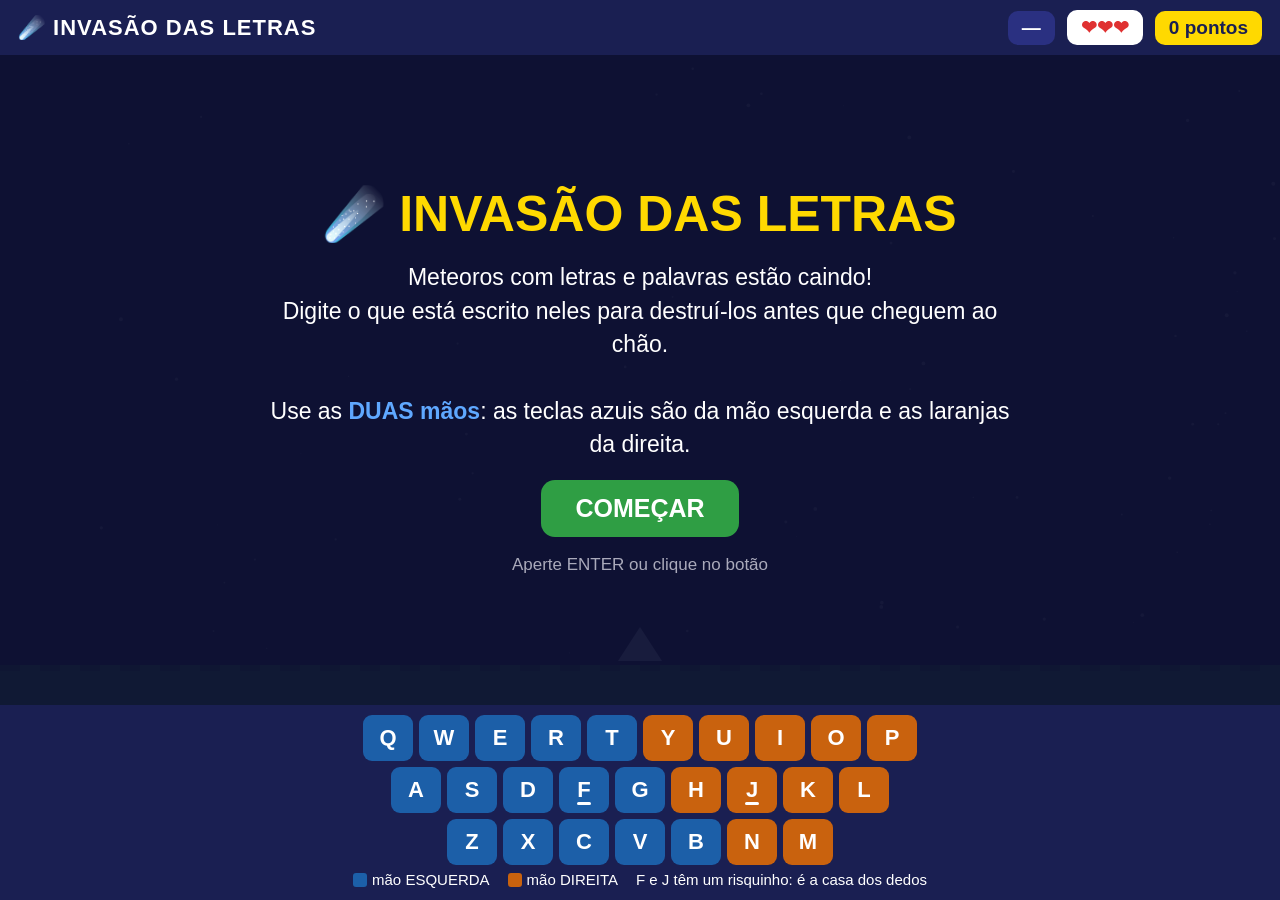
==== INVASAO-DAS-LETRAS.html @ 7ba248f1 "Add files via upload" ====
<!DOCTYPE html>
<html lang="pt-BR"><head><meta charset="utf-8">
<meta name="viewport" content="width=device-width, initial-scale=1">
<title>Invasão das Letras</title>
<style>
*{box-sizing:border-box;margin:0;padding:0}
html,body{height:100%;overflow:hidden}
body{font-family:"Trebuchet MS",Verdana,sans-serif;background:#0E1233;color:#fff;display:flex;flex-direction:column;user-select:none}
header{display:flex;align-items:center;gap:12px;padding:10px 18px;background:#1A1F52;flex-shrink:0}
header h1{font-size:22px;letter-spacing:1px}
.chip{font-size:19px;font-weight:bold;border-radius:10px;padding:6px 14px;background:#2A3081}
#faseC{margin-left:auto}
#pontosC{background:#FFD900;color:#1A1F52}
#vidasC{background:#fff;color:#E03131}
#jogo{position:relative;flex:1;min-height:0}
canvas{display:block;width:100%;height:100%}
#teclado{flex-shrink:0;background:#1A1F52;padding:10px 0 12px;display:flex;flex-direction:column;align-items:center;gap:6px}
.linha{display:flex;gap:6px}
.tecla{width:50px;height:46px;border-radius:9px;display:flex;align-items:center;justify-content:center;
  font-size:22px;font-weight:bold;text-transform:uppercase;border:3px solid transparent;position:relative}
.esq{background:#1C5FA8}.dir{background:#C9620E}
.tecla.casa::after{content:"";position:absolute;bottom:5px;width:14px;height:3px;border-radius:2px;background:#fff}
.tecla.prox{border-color:#FFD900;transform:scale(1.14);box-shadow:0 0 14px #FFD900}
.tecla.erro{background:#E03131}
#legenda{font-size:15px;display:flex;gap:18px}
#legenda span b{display:inline-block;width:14px;height:14px;border-radius:3px;vertical-align:-2px;margin-right:5px}
#tela{position:absolute;inset:0;display:flex;flex-direction:column;align-items:center;justify-content:center;
  gap:18px;background:rgba(14,18,51,.94);text-align:center;padding:20px}
#tela .tit{font-size:50px;font-weight:bold;color:#FFD900}
#tela .sub{font-size:23px;line-height:1.45;max-width:760px}
#tela button{font:inherit;font-size:25px;font-weight:bold;padding:14px 34px;border:none;border-radius:14px;
  background:#2F9E44;color:#fff;cursor:pointer}
#tela .dica{font-size:17px;color:#AAB}
</style></head><body>
<header><h1>☄️ INVASÃO DAS LETRAS</h1>
 <div class="chip" id="faseC">—</div><div class="chip" id="vidasC">❤❤❤</div><div class="chip" id="pontosC">0 pontos</div></header>
<div id="jogo"><canvas id="cv"></canvas><div id="tela"></div></div>
<div id="teclado"></div>
<script>
(function(){
var FASES=[
 {nome:'Fase 1 — As teclas da casa',tipo:'letra',pool:'asdfjkl'.split(''),total:14,queda:16,intervalo:2.6},
 {nome:'Fase 2 — Todas as letras',tipo:'letra',pool:'abcdefghijklmnopqrstuvwxyz'.split(''),total:14,queda:15,intervalo:2.6},
 {nome:'Fase 3 — Palavras curtas',tipo:'palavra',pool:['sol','mar','pai','rio','lua','boi','mel','dia','ovo','uva','sal','tia','rei','ave'],total:10,queda:17,intervalo:3.8},
 {nome:'Fase 4 — Palavras médias',tipo:'palavra',pool:['bola','gato','pato','casa','mala','sapo','dedo','vaca','faca','lobo','rato','suco','pipa','sino','copo','luva'],total:10,queda:19,intervalo:4.6},
 {nome:'Fase 5 — Palavras grandes',tipo:'palavra',pool:['escola','janela','caneta','boneca','cavalo','girafa','tomate','banana','sapato','camelo'],total:8,queda:23,intervalo:5.8},
 {nome:'Fase 6 — O CHEFÃO',tipo:'palavra',pool:['sol','lua','mel','bola','gato','sapo','suco','escola','girafa','banana','cavalo','tomate'],total:12,queda:17,intervalo:3.4}
];
var ESQ='qwertasdfgzxcvb';
var cv=document.getElementById('cv'),cx=cv.getContext('2d'),tela=document.getElementById('tela');
var W=800,H=500,chao=460;
var G={fase:0,pontos:0,estrelas:[],vidas:3,met:[],alvo:null,lancados:0,destruidos:0,t:0,
 rodando:false,pausado:false,part:[],lasers:[],estrelasFundo:[]};

function tam(){var r=cv.parentNode.getBoundingClientRect();W=Math.max(400,r.width||800);H=Math.max(300,r.height||500);
 cv.width=W;cv.height=H;chao=H-40;
 G.estrelasFundo=[];for(var i=0;i<70;i++)G.estrelasFundo.push({x:Math.random()*W,y:Math.random()*H,r:Math.random()*1.6+.4});}

// ---------- teclado na tela ----------
var TK={};
(function(){var tec=document.getElementById('teclado');
 ['qwertyuiop','asdfghjkl','zxcvbnm'].forEach(function(l){var d=document.createElement('div');d.className='linha';
  l.split('').forEach(function(c){var k=document.createElement('div');
   k.className='tecla '+(ESQ.indexOf(c)>=0?'esq':'dir')+((c==='f'||c==='j')?' casa':'');k.textContent=c;TK[c]=k;d.appendChild(k);});
  tec.appendChild(d);});
 var lg=document.createElement('div');lg.id='legenda';
 lg.innerHTML='<span><b style="background:#1C5FA8"></b>mão ESQUERDA</span><span><b style="background:#C9620E"></b>mão DIREITA</span><span>F e J têm um risquinho: é a casa dos dedos</span>';
 tec.appendChild(lg);})();
function marcaProx(){for(var k in TK)TK[k].classList.remove('prox');
 var c=null;
 if(G.alvo)c=G.alvo.pal[G.alvo.dig];
 else{var baixo=null;G.met.forEach(function(m){if(!m.morto&&(!baixo||m.y>baixo.y))baixo=m;});if(baixo)c=baixo.pal[0];}
 if(c&&TK[c])TK[c].classList.add('prox');}
function piscaErro(c){if(!TK[c])return;TK[c].classList.add('erro');setTimeout(function(){TK[c].classList.remove('erro');},180);}

// ---------- telas ----------
function mostra(tit,sub,botao,acao,dica){
 tela.innerHTML='<div class="tit">'+tit+'</div><div class="sub">'+sub+'</div><button id="btT">'+botao+'</button>'+
  (dica?'<div class="dica">'+dica+'</div>':'');
 tela.style.display='flex';G.botao=acao;document.getElementById('btT').onclick=acao;}
function esconde(){tela.style.display='none';G.botao=null;}

function hud(){document.getElementById('faseC').textContent='Fase '+(G.fase+1)+' de '+FASES.length;
 document.getElementById('vidasC').textContent='❤'.repeat(Math.max(0,G.vidas))+'♡'.repeat(3-Math.max(0,G.vidas));
 document.getElementById('pontosC').textContent=G.pontos+' pontos';}

function inicioFase(){var F=FASES[G.fase];G.rodando=false;hud();
 mostra(F.nome,F.tipo==='letra'?'Digite a LETRA do meteoro antes que ele caia!':'Digite a PALAVRA inteira do meteoro antes que ele caia!',
  'COMEÇAR',comecaFase,'Aperte ENTER ou clique no botão · ESC pausa o jogo');}
function comecaFase(){G.met=[];G.alvo=null;G.lancados=0;G.destruidos=0;G.vidas=3;G.t=0;G.proxLanc=0.5;
 G.part=[];G.lasers=[];G.rodando=true;G.pausado=false;esconde();hud();}

function lanca(){var F=FASES[G.fase];
 var usadas={};G.met.forEach(function(m){if(!m.morto)usadas[m.pal[0]]=1;});
 var ops=F.pool.filter(function(p){return !usadas[p[0]];});if(!ops.length)ops=F.pool;
 var pal=ops[Math.floor(Math.random()*ops.length)];
 var raio=Math.max(30,14+pal.length*11);
 var x=raio+20+Math.random()*(W-2*raio-40);
 G.met.push({pal:pal,dig:0,x:x,y:-raio,r:raio,vel:(chao+raio)/F.queda,morto:false});G.lancados++;}

function fimFase(){G.rodando=false;G.alvo=null;
 if(G.vidas<=0){mostra('Os meteoros venceram!','Não tem problema: tente esta fase de novo.<br>Dica: procure a tecla ACESA no teclado aqui embaixo.',
  'TENTAR DE NOVO',comecaFase);return;}
 var est=G.vidas;G.estrelas[G.fase]=Math.max(G.estrelas[G.fase]||0,est);
 var ult=G.fase===FASES.length-1;
 mostra(est===3?'🌟 PERFEITO!':'✅ FASE CONCLUÍDA!','Você ganhou '+'⭐'.repeat(est)+'<br>'+G.pontos+' pontos até agora',
  ult?'VER RESULTADO':'PRÓXIMA FASE →',function(){if(ult)fimJogo();else{G.fase++;inicioFase();}});}

function fimJogo(){var tot=G.estrelas.reduce(function(a,b){return a+(b||0)},0);
 mostra('🏆 VOCÊ SALVOU O PLANETA!','Você fez <b>'+G.pontos+'</b> pontos e <b>'+tot+'</b> de '+(FASES.length*3)+' estrelas.<br><br>Anote o seu recorde no caderno!',
  'JOGAR DE NOVO',function(){G.fase=0;G.pontos=0;G.estrelas=[];inicioFase();});}

// ---------- digitar ----------
function tecla(c){
 if(!G.rodando||G.pausado)return;
 if(!G.alvo){
  var cand=null;G.met.forEach(function(m){if(!m.morto&&m.pal[0]===c&&(!cand||m.y>cand.y))cand=m;});
  if(!cand){piscaErro(c);G.combo=0;return;}
  G.alvo=cand;G.alvo.dig=1;tiro(cand);
 } else {
  if(G.alvo.pal[G.alvo.dig]===c){G.alvo.dig++;tiro(G.alvo);}
  else{piscaErro(c);G.combo=0;return;}
 }
 G.combo=(G.combo||0)+1;
 if(G.alvo.dig>=G.alvo.pal.length){explode(G.alvo);G.pontos+=G.alvo.pal.length*10+(G.combo>=10?20:0);
  G.alvo.morto=true;G.alvo=null;G.destruidos++;hud();}
}
function tiro(m){G.lasers.push({x:m.x,y:m.y,v:.15});}
function explode(m){for(var i=0;i<18;i++){var a=Math.random()*6.28,s=60+Math.random()*160;
 G.part.push({x:m.x,y:m.y,vx:Math.cos(a)*s,vy:Math.sin(a)*s,v:.7});}}

function passo(dt){
 if(!G.rodando||G.pausado)return;
 var F=FASES[G.fase];G.t+=dt;G.proxLanc-=dt;
 var vivos=G.met.filter(function(m){return !m.morto}).length;
 if(G.proxLanc<=0&&G.lancados<F.total&&vivos<5){lanca();G.proxLanc=F.intervalo;}
 G.met.forEach(function(m){if(m.morto)return;
  var lento=(G.alvo===m)?0.35:1;          // o meteoro mirado desacelera: da tempo de terminar a palavra
  m.y+=m.vel*dt*lento;
  if(m.y+m.r*0.3>=chao){m.morto=true;G.vidas--;if(G.alvo===m)G.alvo=null;G.combo=0;hud();}});
 G.met=G.met.filter(function(m){return !m.morto});
 G.part.forEach(function(p){p.x+=p.vx*dt;p.y+=p.vy*dt;p.v-=dt;});G.part=G.part.filter(function(p){return p.v>0});
 G.lasers.forEach(function(l){l.v-=dt;});G.lasers=G.lasers.filter(function(l){return l.v>0});
 if(G.vidas<=0){fimFase();return;}
 if(G.lancados>=F.total&&G.met.length===0)fimFase();
}

// ---------- desenho ----------
function desenha(){
 cx.fillStyle='#0E1233';cx.fillRect(0,0,W,H);
 cx.fillStyle='#fff';G.estrelasFundo.forEach(function(s){cx.globalAlpha=.5;cx.beginPath();cx.arc(s.x,s.y,s.r,0,6.28);cx.fill();});
 cx.globalAlpha=1;
 cx.fillStyle='#2F9E44';cx.fillRect(0,chao,W,H-chao);
 cx.fillStyle='#1B6B31';for(var x=0;x<W;x+=40)cx.fillRect(x,chao,20,6);
 var bx=W/2,by=chao-4;
 cx.fillStyle='#C2C7E0';cx.beginPath();cx.moveTo(bx-22,by);cx.lineTo(bx,by-34);cx.lineTo(bx+22,by);cx.closePath();cx.fill();
 G.lasers.forEach(function(l){cx.strokeStyle='rgba(255,217,0,'+(l.v/.15)+')';cx.lineWidth=4;
  cx.beginPath();cx.moveTo(bx,by-34);cx.lineTo(l.x,l.y);cx.stroke();});
 G.met.forEach(function(m){
  var mir=(G.alvo===m);
  cx.fillStyle=mir?'#E8590C':'#8B5A2B';cx.beginPath();cx.arc(m.x,m.y,m.r,0,6.28);cx.fill();
  cx.fillStyle='rgba(0,0,0,.18)';cx.beginPath();cx.arc(m.x-m.r*.35,m.y-m.r*.3,m.r*.22,0,6.28);cx.fill();
  if(mir){cx.strokeStyle='#FFD900';cx.lineWidth=4;cx.beginPath();cx.arc(m.x,m.y,m.r+6,0,6.28);cx.stroke();}
  cx.font='bold '+(m.pal.length>1?26:32)+'px Trebuchet MS';cx.textAlign='left';cx.textBaseline='middle';
  var larg=cx.measureText(m.pal).width,x0=m.x-larg/2;
  var feito=m.pal.slice(0,m.dig),falta=m.pal.slice(m.dig);
  cx.fillStyle='#FFD900';cx.fillText(feito,x0,m.y);
  cx.fillStyle='#fff';cx.fillText(falta,x0+cx.measureText(feito).width,m.y);
 });
 G.part.forEach(function(p){cx.globalAlpha=Math.max(0,p.v/.7);cx.fillStyle='#FFB347';
  cx.beginPath();cx.arc(p.x,p.y,4,0,6.28);cx.fill();});cx.globalAlpha=1;
 if(G.pausado){cx.fillStyle='rgba(0,0,0,.6)';cx.fillRect(0,0,W,H);cx.fillStyle='#fff';cx.font='bold 44px Trebuchet MS';
  cx.textAlign='center';cx.fillText('PAUSADO — aperte ESC',W/2,H/2);}
}

var ult=0;
function loop(t){var dt=Math.min(.05,(t-ult)/1000||0);ult=t;passo(dt);desenha();marcaProx();requestAnimationFrame(loop);}

document.addEventListener('keydown',function(e){
 if(e.key==='Escape'&&G.rodando){G.pausado=!G.pausado;return;}
 if(e.key==='Enter'&&G.botao){e.preventDefault();G.botao();return;}
 if(e.key&&e.key.length===1){var c=e.key.toLowerCase();if(c>='a'&&c<='z'){e.preventDefault();tecla(c);}}
 if(e.key==='Backspace'||e.key===' ')e.preventDefault();
});
window.addEventListener('resize',tam);
window.__jogo={G:G,FASES:FASES,tecla:tecla,passo:passo,comecaFase:comecaFase,inicioFase:inicioFase,fimJogo:fimJogo,
 get tela(){return tela}};
tam();
mostra('☄️ INVASÃO DAS LETRAS','Meteoros com letras e palavras estão caindo!<br>Digite o que está escrito neles para destruí-los antes que cheguem ao chão.<br><br>Use as <b style="color:#5FA8FF">DUAS mãos</b>: as teclas azuis são da mão esquerda e as laranjas da direita.',
 'COMEÇAR',inicioFase,'Aperte ENTER ou clique no botão');
requestAnimationFrame(loop);
})();
</script></body></html>
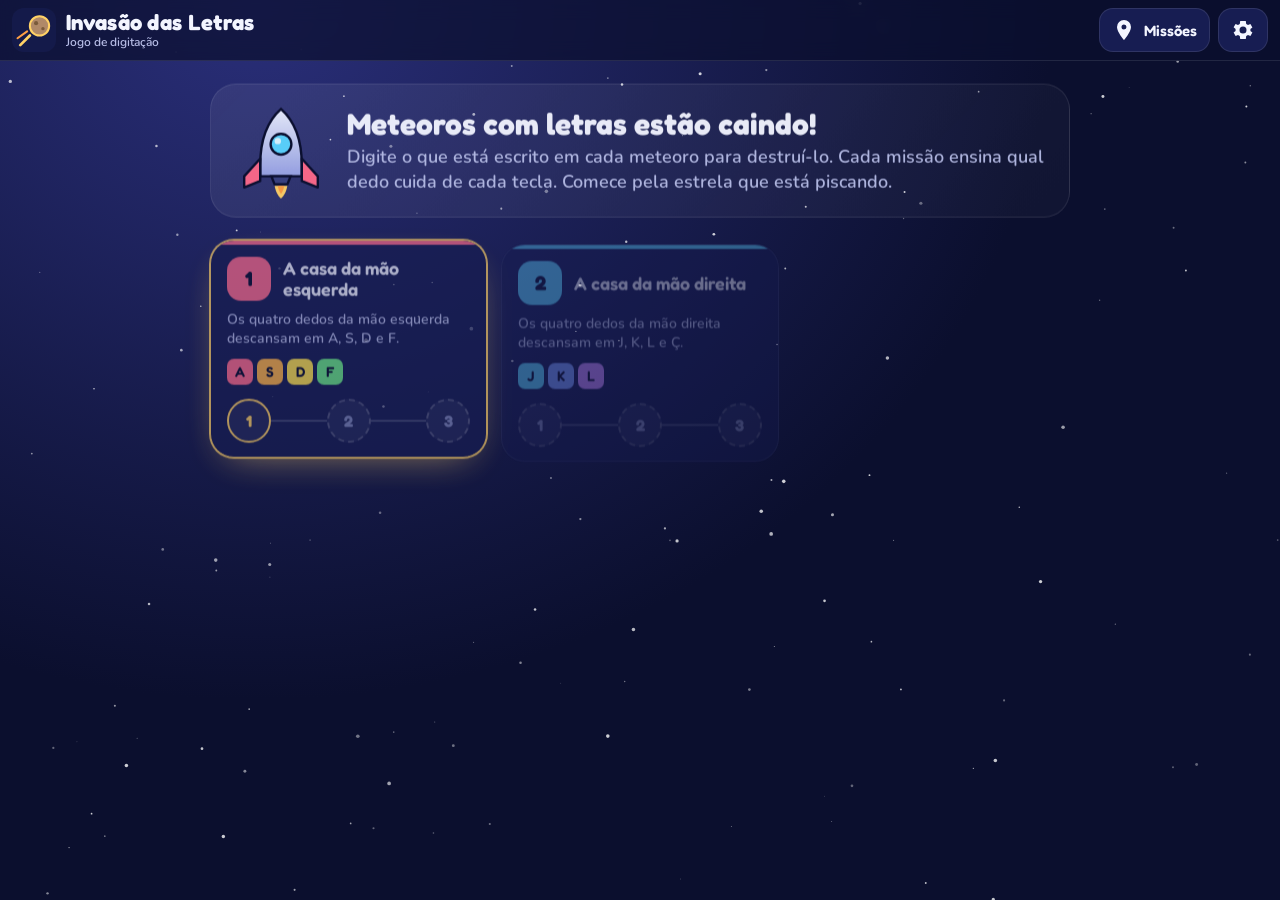
==== commit 56423487: "Redesenha o jogo: 10 missões, dicas de dedos, alertas de postura e sem pontos - 30 fases em 10 missõ" ====
--- a/INVASAO-DAS-LETRAS.html
+++ b/INVASAO-DAS-LETRAS.html
@@ -1,193 +1,6 @@
 <!DOCTYPE html>
 <html lang="pt-BR"><head><meta charset="utf-8">
-<meta name="viewport" content="width=device-width, initial-scale=1">
-<title>Invasão das Letras</title>
-<style>
-*{box-sizing:border-box;margin:0;padding:0}
-html,body{height:100%;overflow:hidden}
-body{font-family:"Trebuchet MS",Verdana,sans-serif;background:#0E1233;color:#fff;display:flex;flex-direction:column;user-select:none}
-header{display:flex;align-items:center;gap:12px;padding:10px 18px;background:#1A1F52;flex-shrink:0}
-header h1{font-size:22px;letter-spacing:1px}
-.chip{font-size:19px;font-weight:bold;border-radius:10px;padding:6px 14px;background:#2A3081}
-#faseC{margin-left:auto}
-#pontosC{background:#FFD900;color:#1A1F52}
-#vidasC{background:#fff;color:#E03131}
-#jogo{position:relative;flex:1;min-height:0}
-canvas{display:block;width:100%;height:100%}
-#teclado{flex-shrink:0;background:#1A1F52;padding:10px 0 12px;display:flex;flex-direction:column;align-items:center;gap:6px}
-.linha{display:flex;gap:6px}
-.tecla{width:50px;height:46px;border-radius:9px;display:flex;align-items:center;justify-content:center;
-  font-size:22px;font-weight:bold;text-transform:uppercase;border:3px solid transparent;position:relative}
-.esq{background:#1C5FA8}.dir{background:#C9620E}
-.tecla.casa::after{content:"";position:absolute;bottom:5px;width:14px;height:3px;border-radius:2px;background:#fff}
-.tecla.prox{border-color:#FFD900;transform:scale(1.14);box-shadow:0 0 14px #FFD900}
-.tecla.erro{background:#E03131}
-#legenda{font-size:15px;display:flex;gap:18px}
-#legenda span b{display:inline-block;width:14px;height:14px;border-radius:3px;vertical-align:-2px;margin-right:5px}
-#tela{position:absolute;inset:0;display:flex;flex-direction:column;align-items:center;justify-content:center;
-  gap:18px;background:rgba(14,18,51,.94);text-align:center;padding:20px}
-#tela .tit{font-size:50px;font-weight:bold;color:#FFD900}
-#tela .sub{font-size:23px;line-height:1.45;max-width:760px}
-#tela button{font:inherit;font-size:25px;font-weight:bold;padding:14px 34px;border:none;border-radius:14px;
-  background:#2F9E44;color:#fff;cursor:pointer}
-#tela .dica{font-size:17px;color:#AAB}
-</style></head><body>
-<header><h1>☄️ INVASÃO DAS LETRAS</h1>
- <div class="chip" id="faseC">—</div><div class="chip" id="vidasC">❤❤❤</div><div class="chip" id="pontosC">0 pontos</div></header>
-<div id="jogo"><canvas id="cv"></canvas><div id="tela"></div></div>
-<div id="teclado"></div>
-<script>
-(function(){
-var FASES=[
- {nome:'Fase 1 — As teclas da casa',tipo:'letra',pool:'asdfjkl'.split(''),total:14,queda:16,intervalo:2.6},
- {nome:'Fase 2 — Todas as letras',tipo:'letra',pool:'abcdefghijklmnopqrstuvwxyz'.split(''),total:14,queda:15,intervalo:2.6},
- {nome:'Fase 3 — Palavras curtas',tipo:'palavra',pool:['sol','mar','pai','rio','lua','boi','mel','dia','ovo','uva','sal','tia','rei','ave'],total:10,queda:17,intervalo:3.8},
- {nome:'Fase 4 — Palavras médias',tipo:'palavra',pool:['bola','gato','pato','casa','mala','sapo','dedo','vaca','faca','lobo','rato','suco','pipa','sino','copo','luva'],total:10,queda:19,intervalo:4.6},
- {nome:'Fase 5 — Palavras grandes',tipo:'palavra',pool:['escola','janela','caneta','boneca','cavalo','girafa','tomate','banana','sapato','camelo'],total:8,queda:23,intervalo:5.8},
- {nome:'Fase 6 — O CHEFÃO',tipo:'palavra',pool:['sol','lua','mel','bola','gato','sapo','suco','escola','girafa','banana','cavalo','tomate'],total:12,queda:17,intervalo:3.4}
-];
-var ESQ='qwertasdfgzxcvb';
-var cv=document.getElementById('cv'),cx=cv.getContext('2d'),tela=document.getElementById('tela');
-var W=800,H=500,chao=460;
-var G={fase:0,pontos:0,estrelas:[],vidas:3,met:[],alvo:null,lancados:0,destruidos:0,t:0,
- rodando:false,pausado:false,part:[],lasers:[],estrelasFundo:[]};
-
-function tam(){var r=cv.parentNode.getBoundingClientRect();W=Math.max(400,r.width||800);H=Math.max(300,r.height||500);
- cv.width=W;cv.height=H;chao=H-40;
- G.estrelasFundo=[];for(var i=0;i<70;i++)G.estrelasFundo.push({x:Math.random()*W,y:Math.random()*H,r:Math.random()*1.6+.4});}
-
-// ---------- teclado na tela ----------
-var TK={};
-(function(){var tec=document.getElementById('teclado');
- ['qwertyuiop','asdfghjkl','zxcvbnm'].forEach(function(l){var d=document.createElement('div');d.className='linha';
-  l.split('').forEach(function(c){var k=document.createElement('div');
-   k.className='tecla '+(ESQ.indexOf(c)>=0?'esq':'dir')+((c==='f'||c==='j')?' casa':'');k.textContent=c;TK[c]=k;d.appendChild(k);});
-  tec.appendChild(d);});
- var lg=document.createElement('div');lg.id='legenda';
- lg.innerHTML='<span><b style="background:#1C5FA8"></b>mão ESQUERDA</span><span><b style="background:#C9620E"></b>mão DIREITA</span><span>F e J têm um risquinho: é a casa dos dedos</span>';
- tec.appendChild(lg);})();
-function marcaProx(){for(var k in TK)TK[k].classList.remove('prox');
- var c=null;
- if(G.alvo)c=G.alvo.pal[G.alvo.dig];
- else{var baixo=null;G.met.forEach(function(m){if(!m.morto&&(!baixo||m.y>baixo.y))baixo=m;});if(baixo)c=baixo.pal[0];}
- if(c&&TK[c])TK[c].classList.add('prox');}
-function piscaErro(c){if(!TK[c])return;TK[c].classList.add('erro');setTimeout(function(){TK[c].classList.remove('erro');},180);}
-
-// ---------- telas ----------
-function mostra(tit,sub,botao,acao,dica){
- tela.innerHTML='<div class="tit">'+tit+'</div><div class="sub">'+sub+'</div><button id="btT">'+botao+'</button>'+
-  (dica?'<div class="dica">'+dica+'</div>':'');
- tela.style.display='flex';G.botao=acao;document.getElementById('btT').onclick=acao;}
-function esconde(){tela.style.display='none';G.botao=null;}
-
-function hud(){document.getElementById('faseC').textContent='Fase '+(G.fase+1)+' de '+FASES.length;
- document.getElementById('vidasC').textContent='❤'.repeat(Math.max(0,G.vidas))+'♡'.repeat(3-Math.max(0,G.vidas));
- document.getElementById('pontosC').textContent=G.pontos+' pontos';}
-
-function inicioFase(){var F=FASES[G.fase];G.rodando=false;hud();
- mostra(F.nome,F.tipo==='letra'?'Digite a LETRA do meteoro antes que ele caia!':'Digite a PALAVRA inteira do meteoro antes que ele caia!',
-  'COMEÇAR',comecaFase,'Aperte ENTER ou clique no botão · ESC pausa o jogo');}
-function comecaFase(){G.met=[];G.alvo=null;G.lancados=0;G.destruidos=0;G.vidas=3;G.t=0;G.proxLanc=0.5;
- G.part=[];G.lasers=[];G.rodando=true;G.pausado=false;esconde();hud();}
-
-function lanca(){var F=FASES[G.fase];
- var usadas={};G.met.forEach(function(m){if(!m.morto)usadas[m.pal[0]]=1;});
- var ops=F.pool.filter(function(p){return !usadas[p[0]];});if(!ops.length)ops=F.pool;
- var pal=ops[Math.floor(Math.random()*ops.length)];
- var raio=Math.max(30,14+pal.length*11);
- var x=raio+20+Math.random()*(W-2*raio-40);
- G.met.push({pal:pal,dig:0,x:x,y:-raio,r:raio,vel:(chao+raio)/F.queda,morto:false});G.lancados++;}
-
-function fimFase(){G.rodando=false;G.alvo=null;
- if(G.vidas<=0){mostra('Os meteoros venceram!','Não tem problema: tente esta fase de novo.<br>Dica: procure a tecla ACESA no teclado aqui embaixo.',
-  'TENTAR DE NOVO',comecaFase);return;}
- var est=G.vidas;G.estrelas[G.fase]=Math.max(G.estrelas[G.fase]||0,est);
- var ult=G.fase===FASES.length-1;
- mostra(est===3?'🌟 PERFEITO!':'✅ FASE CONCLUÍDA!','Você ganhou '+'⭐'.repeat(est)+'<br>'+G.pontos+' pontos até agora',
-  ult?'VER RESULTADO':'PRÓXIMA FASE →',function(){if(ult)fimJogo();else{G.fase++;inicioFase();}});}
-
-function fimJogo(){var tot=G.estrelas.reduce(function(a,b){return a+(b||0)},0);
- mostra('🏆 VOCÊ SALVOU O PLANETA!','Você fez <b>'+G.pontos+'</b> pontos e <b>'+tot+'</b> de '+(FASES.length*3)+' estrelas.<br><br>Anote o seu recorde no caderno!',
-  'JOGAR DE NOVO',function(){G.fase=0;G.pontos=0;G.estrelas=[];inicioFase();});}
-
-// ---------- digitar ----------
-function tecla(c){
- if(!G.rodando||G.pausado)return;
- if(!G.alvo){
-  var cand=null;G.met.forEach(function(m){if(!m.morto&&m.pal[0]===c&&(!cand||m.y>cand.y))cand=m;});
-  if(!cand){piscaErro(c);G.combo=0;return;}
-  G.alvo=cand;G.alvo.dig=1;tiro(cand);
- } else {
-  if(G.alvo.pal[G.alvo.dig]===c){G.alvo.dig++;tiro(G.alvo);}
-  else{piscaErro(c);G.combo=0;return;}
- }
- G.combo=(G.combo||0)+1;
- if(G.alvo.dig>=G.alvo.pal.length){explode(G.alvo);G.pontos+=G.alvo.pal.length*10+(G.combo>=10?20:0);
-  G.alvo.morto=true;G.alvo=null;G.destruidos++;hud();}
-}
-function tiro(m){G.lasers.push({x:m.x,y:m.y,v:.15});}
-function explode(m){for(var i=0;i<18;i++){var a=Math.random()*6.28,s=60+Math.random()*160;
- G.part.push({x:m.x,y:m.y,vx:Math.cos(a)*s,vy:Math.sin(a)*s,v:.7});}}
-
-function passo(dt){
- if(!G.rodando||G.pausado)return;
- var F=FASES[G.fase];G.t+=dt;G.proxLanc-=dt;
- var vivos=G.met.filter(function(m){return !m.morto}).length;
- if(G.proxLanc<=0&&G.lancados<F.total&&vivos<5){lanca();G.proxLanc=F.intervalo;}
- G.met.forEach(function(m){if(m.morto)return;
-  var lento=(G.alvo===m)?0.35:1;          // o meteoro mirado desacelera: da tempo de terminar a palavra
-  m.y+=m.vel*dt*lento;
-  if(m.y+m.r*0.3>=chao){m.morto=true;G.vidas--;if(G.alvo===m)G.alvo=null;G.combo=0;hud();}});
- G.met=G.met.filter(function(m){return !m.morto});
- G.part.forEach(function(p){p.x+=p.vx*dt;p.y+=p.vy*dt;p.v-=dt;});G.part=G.part.filter(function(p){return p.v>0});
- G.lasers.forEach(function(l){l.v-=dt;});G.lasers=G.lasers.filter(function(l){return l.v>0});
- if(G.vidas<=0){fimFase();return;}
- if(G.lancados>=F.total&&G.met.length===0)fimFase();
-}
-
-// ---------- desenho ----------
-function desenha(){
- cx.fillStyle='#0E1233';cx.fillRect(0,0,W,H);
- cx.fillStyle='#fff';G.estrelasFundo.forEach(function(s){cx.globalAlpha=.5;cx.beginPath();cx.arc(s.x,s.y,s.r,0,6.28);cx.fill();});
- cx.globalAlpha=1;
- cx.fillStyle='#2F9E44';cx.fillRect(0,chao,W,H-chao);
- cx.fillStyle='#1B6B31';for(var x=0;x<W;x+=40)cx.fillRect(x,chao,20,6);
- var bx=W/2,by=chao-4;
- cx.fillStyle='#C2C7E0';cx.beginPath();cx.moveTo(bx-22,by);cx.lineTo(bx,by-34);cx.lineTo(bx+22,by);cx.closePath();cx.fill();
- G.lasers.forEach(function(l){cx.strokeStyle='rgba(255,217,0,'+(l.v/.15)+')';cx.lineWidth=4;
-  cx.beginPath();cx.moveTo(bx,by-34);cx.lineTo(l.x,l.y);cx.stroke();});
- G.met.forEach(function(m){
-  var mir=(G.alvo===m);
-  cx.fillStyle=mir?'#E8590C':'#8B5A2B';cx.beginPath();cx.arc(m.x,m.y,m.r,0,6.28);cx.fill();
-  cx.fillStyle='rgba(0,0,0,.18)';cx.beginPath();cx.arc(m.x-m.r*.35,m.y-m.r*.3,m.r*.22,0,6.28);cx.fill();
-  if(mir){cx.strokeStyle='#FFD900';cx.lineWidth=4;cx.beginPath();cx.arc(m.x,m.y,m.r+6,0,6.28);cx.stroke();}
-  cx.font='bold '+(m.pal.length>1?26:32)+'px Trebuchet MS';cx.textAlign='left';cx.textBaseline='middle';
-  var larg=cx.measureText(m.pal).width,x0=m.x-larg/2;
-  var feito=m.pal.slice(0,m.dig),falta=m.pal.slice(m.dig);
-  cx.fillStyle='#FFD900';cx.fillText(feito,x0,m.y);
-  cx.fillStyle='#fff';cx.fillText(falta,x0+cx.measureText(feito).width,m.y);
- });
- G.part.forEach(function(p){cx.globalAlpha=Math.max(0,p.v/.7);cx.fillStyle='#FFB347';
-  cx.beginPath();cx.arc(p.x,p.y,4,0,6.28);cx.fill();});cx.globalAlpha=1;
- if(G.pausado){cx.fillStyle='rgba(0,0,0,.6)';cx.fillRect(0,0,W,H);cx.fillStyle='#fff';cx.font='bold 44px Trebuchet MS';
-  cx.textAlign='center';cx.fillText('PAUSADO — aperte ESC',W/2,H/2);}
-}
-
-var ult=0;
-function loop(t){var dt=Math.min(.05,(t-ult)/1000||0);ult=t;passo(dt);desenha();marcaProx();requestAnimationFrame(loop);}
-
-document.addEventListener('keydown',function(e){
- if(e.key==='Escape'&&G.rodando){G.pausado=!G.pausado;return;}
- if(e.key==='Enter'&&G.botao){e.preventDefault();G.botao();return;}
- if(e.key&&e.key.length===1){var c=e.key.toLowerCase();if(c>='a'&&c<='z'){e.preventDefault();tecla(c);}}
- if(e.key==='Backspace'||e.key===' ')e.preventDefault();
-});
-window.addEventListener('resize',tam);
-window.__jogo={G:G,FASES:FASES,tecla:tecla,passo:passo,comecaFase:comecaFase,inicioFase:inicioFase,fimJogo:fimJogo,
- get tela(){return tela}};
-tam();
-mostra('☄️ INVASÃO DAS LETRAS','Meteoros com letras e palavras estão caindo!<br>Digite o que está escrito neles para destruí-los antes que cheguem ao chão.<br><br>Use as <b style="color:#5FA8FF">DUAS mãos</b>: as teclas azuis são da mão esquerda e as laranjas da direita.',
- 'COMEÇAR',inicioFase,'Aperte ENTER ou clique no botão');
-requestAnimationFrame(loop);
-})();
-</script></body></html>
+<meta http-equiv="refresh" content="0; url=./">
+<link rel="canonical" href="https://invasao-das-letras.cliick.dev/">
+<title>Invasão das Letras</title></head>
+<body><p>O jogo mudou de endereço: <a href="./">invasao-das-letras.cliick.dev</a></p></body></html>
